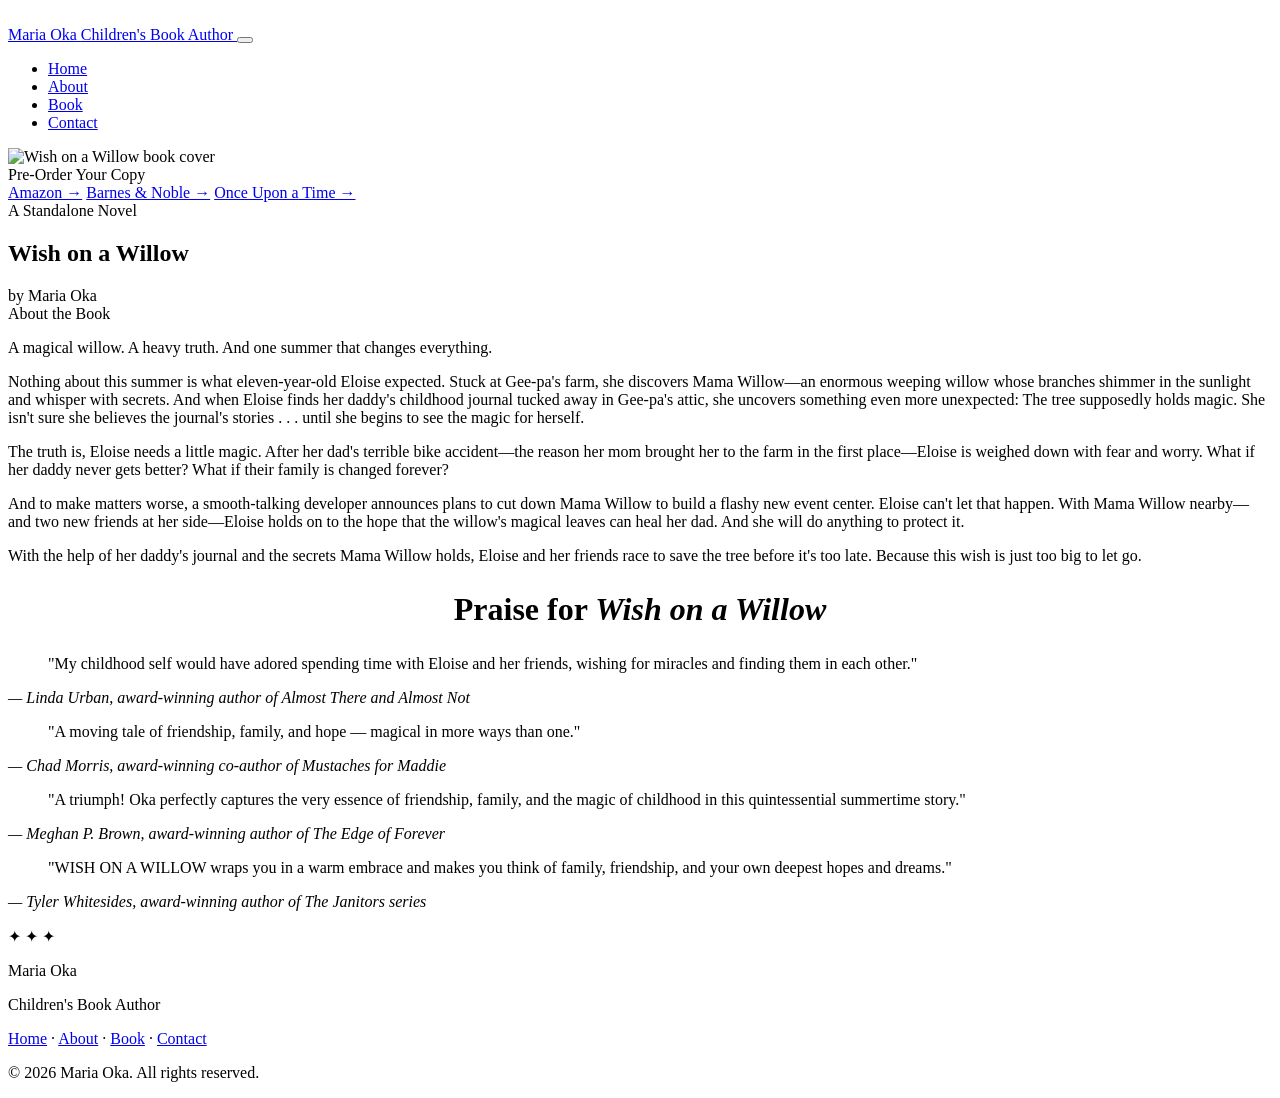
==== book.html @ 9af398ab "Add files via upload" ====
<!DOCTYPE html>
<html lang="en">
<head>
  <meta charset="UTF-8">
  <meta name="viewport" content="width=device-width, initial-scale=1.0">
  <!-- REPLACE: page title with your book title -->
  <title>Wish on a Willow — Maria Oka</title>
  <meta name="description" content="Wish on a Willow by Maria Oka — a middle grade fantasy adventure.">

  <link rel="preconnect" href="https://fonts.googleapis.com">
  <link rel="preconnect" href="https://fonts.gstatic.com" crossorigin>
  <link href="https://fonts.googleapis.com/css2?family=Dancing+Script:wght@400;600;700&family=Lato:ital,wght@0,300;0,400;0,700;1,400&family=Lora:ital,wght@1,400;1,500;1,600&family=Playfair+Display:ital,wght@0,400;0,500;0,600;1,400;1,500&display=swap" rel="stylesheet">
  <link rel="stylesheet" href="css/style.css">
</head>
<body>

  <!-- Faded willow branch background -->
  <img src="other images/Weeping Willow 19.png" alt="" class="page-willow-bg" aria-hidden="true">
  <img src="other images/Weeping Willow 20.png" alt="" class="page-willow-corner-right" aria-hidden="true">

  <!-- ═══════════════════════════════════════════════
       WATERCOLOR BACKGROUND ELEMENTS
       ═══════════════════════════════════════════════ -->
  <div class="watercolor-bg" aria-hidden="true">
    <div class="blob blob-brown blob-1"></div>
    <div class="blob blob-sage  blob-2"></div>
    <div class="blob blob-cream blob-3"></div>
    <div class="blob blob-gold  blob-4"></div>
    <div class="blob blob-sage  blob-5"></div>
  </div>

  <!-- ═══════════════════════════════════════════════
       NAVIGATION
       ═══════════════════════════════════════════════ -->
  <nav class="nav" role="navigation" aria-label="Main navigation">
    <div class="nav-inner">
      <a href="index.html" class="nav-logo" aria-label="Maria Oka — Home">
        <span class="nav-logo-name">Maria Oka</span>
        <span class="nav-logo-subtitle">Children's Book Author</span>
      </a>

      <button class="hamburger" aria-label="Toggle navigation menu" aria-expanded="false" aria-controls="nav-menu">
        <span></span>
        <span></span>
        <span></span>
      </button>

      <ul class="nav-menu" id="nav-menu" role="list">
        <li><a href="index.html"   class="nav-link">Home</a></li>
        <li><a href="about.html"   class="nav-link">About</a></li>
        <li><a href="book.html"    class="nav-link">Book</a></li>
        <li><a href="contact.html" class="nav-link">Contact</a></li>
      </ul>
    </div>
  </nav>

  <main>


    <!-- ═══════════════════════════════════════════════
         BOOK SHOWCASE
         ═══════════════════════════════════════════════ -->
    <section aria-label="Book details">
      <div class="container">
        <div class="book-showcase">

          <!-- ── Book Cover ─────────────────────────── -->
          <div class="book-cover-large fade-in">
            <img src="images/book-cover.jpg" alt="Wish on a Willow book cover" class="book-cover-real">

            <!-- Buy buttons -->
            <div class="buy-section">
              <span class="buy-section-label">Pre-Order Your Copy</span>
              <div class="buy-grid">
                <a href="#" class="buy-btn buy-btn-amazon" aria-label="Buy on Amazon">Amazon →</a>
                <a href="#" class="buy-btn buy-btn-bn" aria-label="Buy on Barnes &amp; Noble">Barnes &amp; Noble →</a>
<a href="#" class="buy-btn buy-btn-store" aria-label="Buy from Once Upon a Time">Once Upon a Time →</a>
              </div><!-- /buy-grid -->
            </div><!-- /buy-section -->

          </div><!-- /book-cover-large -->

          <!-- ── Book Info ──────────────────────────── -->
          <div class="book-info fade-in fade-in-delay-1">

            <!-- REPLACE: series name (remove if standalone) -->
            <span class="book-series">A Standalone Novel</span>

            <!-- REPLACE: book title -->
            <h1>Wish on a Willow</h1>

            <!-- REPLACE: author name -->
            <span class="book-author-line">by Maria Oka</span>

            <!-- Synopsis -->
            <div class="book-synopsis">
              <span class="section-label">About the Book</span>

              <p>A magical willow. A heavy truth. And one summer that changes everything.</p>
              <p>Nothing about this summer is what eleven-year-old Eloise expected. Stuck at Gee-pa's farm, she discovers Mama Willow—an enormous weeping willow whose branches shimmer in the sunlight and whisper with secrets. And when Eloise finds her daddy's childhood journal tucked away in Gee-pa's attic, she uncovers something even more unexpected: The tree supposedly holds magic. She isn't sure she believes the journal's stories . . . until she begins to see the magic for herself.</p>
              <p>The truth is, Eloise needs a little magic. After her dad's terrible bike accident—the reason her mom brought her to the farm in the first place—Eloise is weighed down with fear and worry. What if her daddy never gets better? What if their family is changed forever?</p>
              <p>And to make matters worse, a smooth-talking developer announces plans to cut down Mama Willow to build a flashy new event center. Eloise can't let that happen. With Mama Willow nearby—and two new friends at her side—Eloise holds on to the hope that the willow's magical leaves can heal her dad. And she will do anything to protect it.</p>
              <p>With the help of her daddy's journal and the secrets Mama Willow holds, Eloise and her friends race to save the tree before it's too late. Because this wish is just too big to let go.</p>
            </div><!-- /book-synopsis -->

          </div><!-- /book-info -->

        </div><!-- /book-showcase -->
      </div><!-- /container -->
    </section>

    <!-- ═══════════════════════════════════════════════
         PRAISE SECTION
         ═══════════════════════════════════════════════ -->
    <section class="book-praise" aria-label="Praise and endorsements">
      <div class="container">

        <div style="text-align:center; margin-bottom: 1rem;">
          <h2 style="font-size:clamp(1.4rem,3vw,2rem);">Praise for <em>Wish on a Willow</em></h2>
        </div>

        <div class="praise-grid">

          <div class="praise-card fade-in">
            <blockquote>
              "My childhood self would have adored spending time with Eloise and her friends, wishing for miracles and finding them in each other."
            </blockquote>
            <cite>— Linda Urban, award-winning author of <em>Almost There and Almost Not</em></cite>
          </div>

          <div class="praise-card fade-in fade-in-delay-1">
            <blockquote>
              "A moving tale of friendship, family, and hope — magical in more ways than one."
            </blockquote>
            <cite>— Chad Morris, award-winning co-author of <em>Mustaches for Maddie</em></cite>
          </div>

          <div class="praise-card fade-in fade-in-delay-2">
            <blockquote>
              "A triumph! Oka perfectly captures the very essence of friendship, family, and the magic of childhood in this quintessential summertime story."
            </blockquote>
            <cite>— Meghan P. Brown, award-winning author of <em>The Edge of Forever</em></cite>
          </div>

          <div class="praise-card fade-in fade-in-delay-2">
            <blockquote>
              "WISH ON A WILLOW wraps you in a warm embrace and makes you think of family, friendship, and your own deepest hopes and dreams."
            </blockquote>
            <cite>— Tyler Whitesides, award-winning author of <em>The Janitors</em> series</cite>
          </div>

        </div><!-- /praise-grid -->
      </div>
    </section>

  </main>

  <!-- ═══════════════════════════════════════════════
       FOOTER
       ═══════════════════════════════════════════════ -->
  <footer class="footer">
    <div class="container">
      <div class="footer-inner">
        <!-- REPLACE: author name -->
        <p class="footer-deco" aria-hidden="true">✦ ✦ ✦</p>
        <p class="footer-name">Maria Oka</p>
        <p class="footer-tagline">Children's Book Author</p>
        <nav class="footer-nav" aria-label="Footer navigation">
          <a href="index.html">Home</a>
          <span aria-hidden="true">·</span>
          <a href="about.html">About</a>
          <span aria-hidden="true">·</span>
          <a href="book.html">Book</a>
          <span aria-hidden="true">·</span>
          <a href="contact.html">Contact</a>
        </nav>
        <!-- REPLACE: copyright year and name -->
        <p class="footer-copy">&copy; 2026 Maria Oka. All rights reserved.</p>
      </div>
    </div>
  </footer>

  <script src="js/script.js"></script>
</body>
</html>
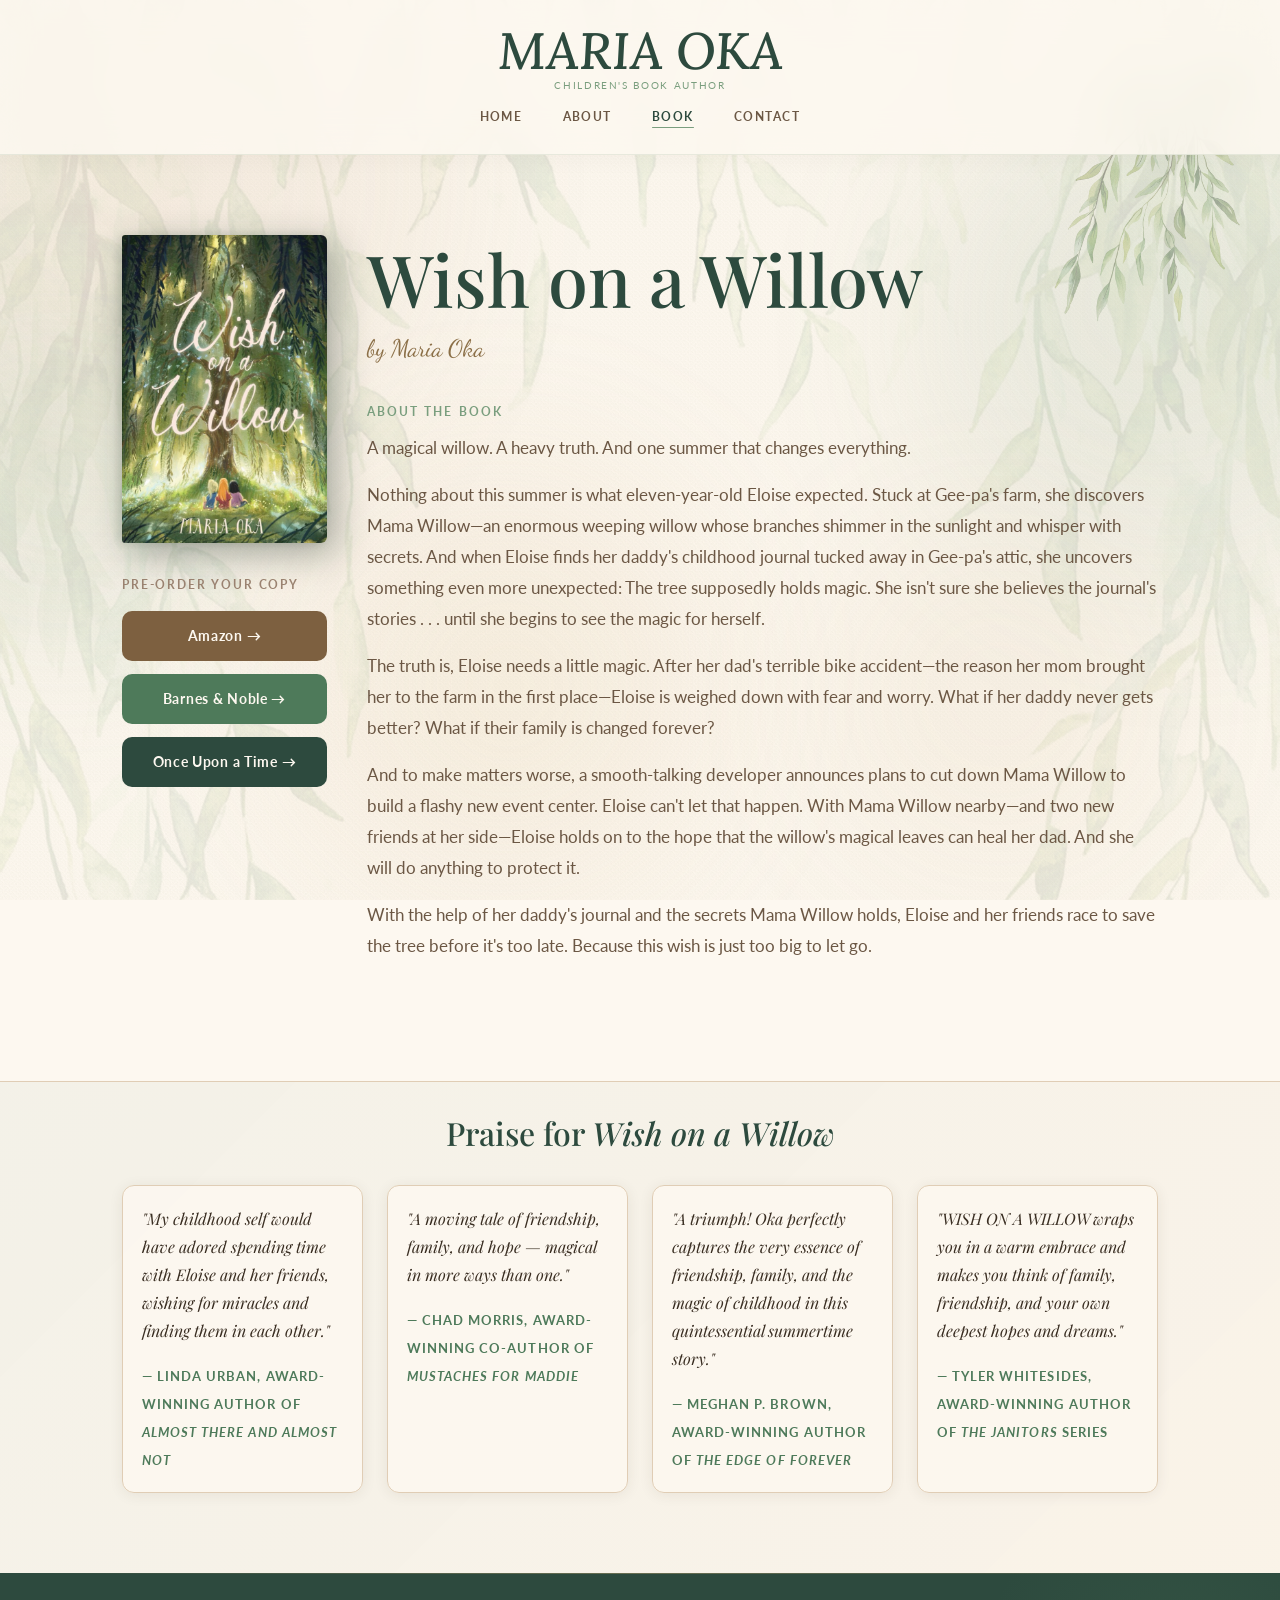
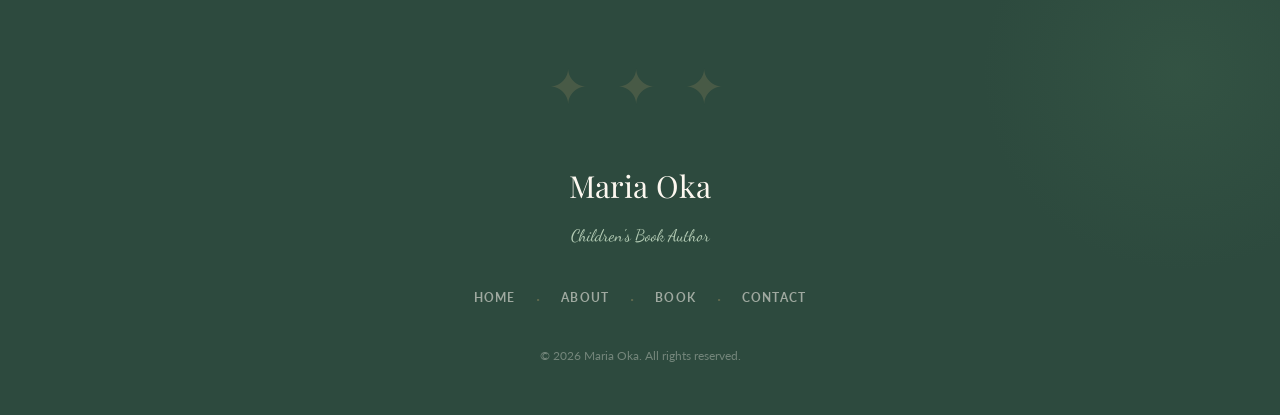
==== commit 16e739de: "Replace files via upload" ====
--- a/book.html
+++ b/book.html
@@ -72,9 +72,9 @@
             <div class="buy-section">
               <span class="buy-section-label">Pre-Order Your Copy</span>
               <div class="buy-grid">
-                <a href="#" class="buy-btn buy-btn-amazon" aria-label="Buy on Amazon">Amazon →</a>
-                <a href="#" class="buy-btn buy-btn-bn" aria-label="Buy on Barnes &amp; Noble">Barnes &amp; Noble →</a>
-<a href="#" class="buy-btn buy-btn-store" aria-label="Buy from Once Upon a Time">Once Upon a Time →</a>
+                <a href="https://www.amazon.com/Wish-Willow-Maria-Oka/dp/1639935819/ref=sr_1_1?dib=eyJ2IjoiMSJ9.L-Bdghr9TI1aIXUnDLCBk53hXXmBM4R9KfDSbjyEK2fGjHj071QN20LucGBJIEps.2NIOTz3ZcrjxoP4jHE_XwSH6T6ol6QV6R5AJR9jy5jU&dib_tag=se&qid=1777439772&refinements=p_27%3AMaria+Oka&s=books&sbo=RZvfv%2F%2FHxDF%2BO5021pAnSA%3D%3D&sr=1-1&text=Maria+Oka" class="buy-btn buy-btn-amazon" aria-label="Buy on Amazon">Amazon →</a>
+                <a href="https://www.barnesandnoble.com/w/wish-on-a-willow-maria-oka/1149276005" class="buy-btn buy-btn-bn" aria-label="Buy on Barnes &amp; Noble">Barnes &amp; Noble →</a>
+<a href="https://shoponceuponatime.com/book/9781639935819" class="buy-btn buy-btn-store" aria-label="Buy from Once Upon a Time">Once Upon a Time →</a>
               </div><!-- /buy-grid -->
             </div><!-- /buy-section -->
 
@@ -82,9 +82,6 @@
 
           <!-- ── Book Info ──────────────────────────── -->
           <div class="book-info fade-in fade-in-delay-1">
-
-            <!-- REPLACE: series name (remove if standalone) -->
-            <span class="book-series">A Standalone Novel</span>
 
             <!-- REPLACE: book title -->
             <h1>Wish on a Willow</h1>
--- a/css/style.css
+++ b/css/style.css
@@ -0,0 +1,1179 @@
+/* ================================================================
+   AUTHOR WEBSITE — Watercolor Fantasy Design System
+   Fonts: Playfair Display · Dancing Script · Lato
+   Palette: Forest Greens · Warm Browns · Soft Creams · Muted Gold
+   ================================================================ */
+
+/* --- 1. CUSTOM PROPERTIES ------------------------------------ */
+:root {
+  /* Colors */
+  --cream:          #fdf8f0;
+  --cream-mid:      #f5ede0;
+  --cream-dark:     #e0cdb5;
+  --sage:           #7a9e7e;
+  --sage-light:     #b5cdb6;
+  --sage-pale:      #daeadb;
+  --sage-dark:      #4e7a5a;
+  --brown:          #8b6f47;
+  --brown-light:    #c4956a;
+  --brown-dark:     #5c4025;
+  --gold:           #c9a870;
+  --gold-dark:      #a07840;
+  --forest:         #2d4a3e;
+  --forest-dark:    #1a2e22;
+
+  /* Text */
+  --text-dark:      #3a2e22;
+  --text-medium:    #6b5744;
+  --text-light:     #9a8270;
+
+  /* Typography */
+  --font-heading:   'Playfair Display', Georgia, serif;
+  --font-accent:    'Dancing Script', cursive;
+  --font-body:      'Lato', system-ui, sans-serif;
+
+  /* Layout */
+  --nav-h:          155px;
+  --container:      1100px;
+  --section-pad:    5rem;
+
+  /* Effects */
+  --t:              0.3s ease;
+  --shadow-sm:      0 2px 14px rgba(58, 46, 34, 0.08);
+  --shadow-md:      0 8px 36px rgba(58, 46, 34, 0.13);
+  --shadow-book:    8px 10px 36px rgba(26, 46, 34, 0.38), -3px 0 10px rgba(26, 46, 34, 0.12);
+}
+
+/* --- 2. RESET & BASE ----------------------------------------- */
+*, *::before, *::after { box-sizing: border-box; margin: 0; padding: 0; }
+
+html { scroll-behavior: smooth; font-size: 16px; }
+
+body {
+  font-family: var(--font-body);
+  background-color: var(--cream);
+  color: var(--text-dark);
+  line-height: 1.75;
+  overflow-x: hidden;
+  opacity: 0;
+  transition: opacity 0.35s ease;
+  position: relative;
+  min-height: 100vh;
+}
+
+body.page-loaded  { opacity: 1; }
+body.page-exit    { opacity: 0; }
+
+img { max-width: 100%; height: auto; display: block; }
+ul  { list-style: none; }
+a   { color: inherit; text-decoration: none; }
+
+/* --- 3. TYPOGRAPHY ------------------------------------------- */
+h1, h2, h3, h4 {
+  font-family: var(--font-heading);
+  font-weight: 500;
+  line-height: 1.2;
+  color: var(--forest);
+}
+
+h1 { font-size: clamp(2.4rem, 6vw, 4.5rem); }
+h2 { font-size: clamp(1.8rem, 4vw, 3rem); }
+h3 { font-size: clamp(1.25rem, 2.5vw, 1.9rem); }
+
+p {
+  font-size: 1.05rem;
+  color: var(--text-medium);
+  line-height: 1.85;
+}
+
+.section-label {
+  font-family: var(--font-body);
+  font-size: 0.72rem;
+  font-weight: 700;
+  letter-spacing: 0.18em;
+  text-transform: uppercase;
+  color: var(--sage);
+  display: block;
+  margin-bottom: 0.6rem;
+}
+
+.accent-script {
+  font-family: var(--font-accent);
+  font-weight: 600;
+  color: var(--sage-dark);
+}
+
+/* --- 4. LAYOUT ----------------------------------------------- */
+.container {
+  max-width: var(--container);
+  margin: 0 auto;
+  padding: 0 2rem;
+}
+
+main { padding-top: var(--nav-h); }
+
+section { padding: var(--section-pad) 0; position: relative; }
+
+/* --- 5. WATERCOLOR BACKGROUND -------------------------------- */
+.watercolor-bg {
+  position: fixed;
+  inset: 0;
+  pointer-events: none;
+  overflow: hidden;
+  z-index: -1;
+}
+
+/* Subtle paper grain overlay */
+.watercolor-bg::after {
+  content: '';
+  position: absolute;
+  inset: 0;
+  background-image:
+    repeating-radial-gradient(circle at 20% 80%, rgba(139,111,71,0.022) 0px, transparent 2px),
+    repeating-radial-gradient(circle at 80% 20%, rgba(122,158,126,0.018) 0px, transparent 3px),
+    repeating-radial-gradient(circle at 50% 50%, rgba(201,168,112,0.014) 0px, transparent 2px);
+  background-size: 5px 5px, 7px 7px, 4px 4px;
+  opacity: 1;
+}
+
+/* Blurred watercolor blobs */
+.blob {
+  position: absolute;
+  border-radius: 50%;
+  filter: blur(90px);
+  animation: morphBlob linear infinite;
+  will-change: transform, border-radius;
+}
+
+.blob-sage {
+  background: radial-gradient(circle at 40% 40%, rgba(122,158,126,0.75), rgba(78,122,90,0.28));
+  opacity: 0.20;
+}
+.blob-cream {
+  background: radial-gradient(circle at 60% 55%, rgba(232,212,168,0.82), rgba(196,149,106,0.35));
+  opacity: 0.26;
+}
+.blob-brown {
+  background: radial-gradient(circle at 50% 50%, rgba(196,149,106,0.70), rgba(139,111,71,0.28));
+  opacity: 0.16;
+}
+.blob-gold {
+  background: radial-gradient(circle at 50% 45%, rgba(201,168,112,0.68), rgba(160,120,64,0.26));
+  opacity: 0.14;
+}
+
+.blob-1 { width: 680px; height: 680px; top: -160px; left: -220px; animation-duration: 26s; animation-delay: 0s; }
+.blob-2 { width: 520px; height: 520px; top: 8%;  right: -160px;   animation-duration: 34s; animation-delay: -9s; }
+.blob-3 { width: 420px; height: 420px; top: 52%; left: 22%;        animation-duration: 29s; animation-delay: -17s; }
+.blob-4 { width: 360px; height: 360px; bottom: 2%; right: 8%;      animation-duration: 23s; animation-delay: -5s; }
+.blob-5 { width: 310px; height: 310px; top: 38%; left: -90px;      animation-duration: 38s; animation-delay: -13s; }
+
+@keyframes morphBlob {
+  0%, 100% { border-radius: 60% 40% 30% 70% / 60% 30% 70% 40%; transform: translate(0,0) rotate(0deg); }
+  20%       { border-radius: 40% 60% 70% 30% / 40% 70% 30% 60%; transform: translate(18px,-28px) rotate(36deg); }
+  40%       { border-radius: 30% 70% 45% 55% / 70% 40% 60% 30%; transform: translate(-12px,22px) rotate(72deg); }
+  60%       { border-radius: 55% 45% 60% 40% / 35% 65% 35% 65%; transform: translate(24px,12px) rotate(110deg); }
+  80%       { border-radius: 70% 30% 40% 60% / 55% 45% 55% 45%; transform: translate(-6px,-18px) rotate(170deg); }
+}
+
+/* --- 6. NAVIGATION ------------------------------------------- */
+.nav {
+  position: fixed;
+  top: 0; left: 0; right: 0;
+  z-index: 100;
+  height: var(--nav-h);
+  background: rgba(253,248,240,0.86);
+  backdrop-filter: blur(18px);
+  -webkit-backdrop-filter: blur(18px);
+  border-bottom: 1px solid rgba(122,158,126,0.16);
+  box-shadow: 0 2px 24px rgba(58,46,34,0.04);
+  transition: box-shadow var(--t);
+}
+.nav.scrolled { box-shadow: 0 4px 32px rgba(58,46,34,0.10); }
+
+.nav-inner {
+  max-width: var(--container);
+  margin: 0 auto;
+  padding: 0.2rem 2rem;
+  height: 100%;
+  display: flex;
+  flex-direction: column;
+  align-items: center;
+  justify-content: center;
+  gap: 0.7rem;
+}
+
+.nav-logo {
+  display: flex;
+  flex-direction: column;
+  align-items: center;
+  gap: 0.25rem;
+  text-decoration: none;
+}
+.nav-logo:hover .nav-logo-name { color: var(--sage-dark); }
+
+.nav-logo-name {
+  font-family: 'Lora', serif;
+  font-style: italic;
+  font-weight: 500;
+  font-size: clamp(2rem, 4vw, 4.5rem);
+  color: var(--forest);
+  line-height: 1;
+  text-transform: uppercase;
+}
+
+.nav-logo-subtitle {
+  font-family: var(--font-body);
+  font-size: 0.65rem;
+  font-weight: 400;
+  letter-spacing: 0.16em;
+  text-transform: uppercase;
+  color: var(--sage);
+  line-height: 1;
+}
+
+.nav-menu {
+  display: flex;
+  align-items: center;
+  gap: 2.5rem;
+}
+
+.nav-link {
+  font-size: 0.78rem;
+  font-weight: 700;
+  letter-spacing: 0.12em;
+  text-transform: uppercase;
+  color: var(--text-medium);
+  position: relative;
+  padding-bottom: 4px;
+  transition: color var(--t);
+}
+.nav-link::after {
+  content: '';
+  position: absolute;
+  bottom: 0; left: 0;
+  width: 0; height: 1.5px;
+  background: var(--sage);
+  border-radius: 2px;
+  transition: width var(--t);
+}
+.nav-link:hover,
+.nav-link.active { color: var(--forest); }
+.nav-link:hover::after,
+.nav-link.active::after { width: 100%; }
+
+/* Hamburger */
+.hamburger {
+  display: none;
+  flex-direction: column;
+  gap: 5px;
+  background: none;
+  border: none;
+  cursor: pointer;
+  padding: 8px;
+  position: relative;
+  z-index: 1001;
+}
+.hamburger span {
+  display: block;
+  width: 26px; height: 1.5px;
+  background: var(--brown-dark);
+  border-radius: 2px;
+  transition: all 0.35s cubic-bezier(0.4,0,0.2,1);
+}
+.hamburger.active span:nth-child(1) { transform: translateY(6.5px) rotate(45deg); }
+.hamburger.active span:nth-child(2) { opacity: 0; transform: scaleX(0); }
+.hamburger.active span:nth-child(3) { transform: translateY(-6.5px) rotate(-45deg); }
+
+/* --- 7. BUTTONS ---------------------------------------------- */
+.btn {
+  display: inline-flex;
+  align-items: center;
+  gap: 0.55em;
+  font-family: var(--font-body);
+  font-size: 0.82rem;
+  font-weight: 700;
+  letter-spacing: 0.10em;
+  text-transform: uppercase;
+  padding: 0.9em 2.2em;
+  border-radius: 50px;
+  border: none;
+  cursor: pointer;
+  transition: all 0.3s cubic-bezier(0.4,0,0.2,1);
+  text-decoration: none;
+  position: relative;
+  overflow: hidden;
+}
+.btn::before {
+  content: '';
+  position: absolute; inset: 0;
+  background: rgba(255,255,255,0.14);
+  transform: translateX(-105%);
+  transition: transform 0.35s ease;
+}
+.btn:hover::before { transform: translateX(0); }
+
+.btn-primary {
+  background: var(--forest);
+  color: var(--cream);
+  box-shadow: 0 4px 22px rgba(45,74,62,0.30);
+}
+.btn-primary:hover {
+  background: var(--sage-dark);
+  transform: translateY(-2px);
+  box-shadow: 0 8px 34px rgba(45,74,62,0.36);
+}
+
+.btn-secondary {
+  background: transparent;
+  color: var(--forest);
+  border: 1.5px solid var(--sage);
+}
+.btn-secondary:hover {
+  background: var(--sage-pale);
+  border-color: var(--sage-dark);
+  transform: translateY(-2px);
+}
+
+.btn-arrow { transition: transform 0.3s ease; }
+.btn:hover .btn-arrow { transform: translateX(5px); }
+
+/* Buy buttons */
+.buy-btn {
+  display: flex;
+  align-items: center;
+  justify-content: center;
+  gap: 0.65em;
+  font-family: var(--font-body);
+  font-size: 0.88rem;
+  font-weight: 700;
+  letter-spacing: 0.05em;
+  padding: 0.9em 1.6em;
+  border-radius: 10px;
+  text-decoration: none;
+  transition: all 0.3s ease;
+  border: none;
+  cursor: pointer;
+  position: relative;
+  overflow: hidden;
+}
+.buy-btn:hover { transform: translateY(-3px); box-shadow: 0 10px 26px rgba(0,0,0,0.16); }
+.buy-btn-amazon   { background: #7d6040; color: #fdf8f0; }
+.buy-btn-bn       { background: #4e7a5a; color: #fdf8f0; }
+.buy-btn-bookshop { background: #c4956a; color: #3a2e22; }
+.buy-btn-store    { background: #2d4a3e; color: #fdf8f0; }
+
+/* --- 8. HERO ------------------------------------------------- */
+.hero-bridge-wrap {
+  position: relative;
+  overflow: hidden;
+}
+
+.hero {
+  min-height: calc(100vh - var(--nav-h));
+  display: flex;
+  align-items: flex-start;
+  justify-content: center;
+  padding: 3rem 2rem 2rem;
+  text-align: center;
+  position: relative;
+  overflow: hidden;
+}
+
+/* Radial glow centred on content */
+.hero::before {
+  content: '';
+  position: absolute; inset: 0;
+  background: radial-gradient(ellipse at 50% 50%, rgba(253,248,240,0.35) 0%, transparent 68%);
+  pointer-events: none;
+  z-index: 1;
+}
+
+.hero-content {
+  max-width: 680px;
+  position: relative;
+  z-index: 2;
+  display: flex;
+  flex-direction: column;
+  align-items: center;
+}
+
+.hero-eyebrow {
+  font-size: 0.72rem;
+  font-weight: 700;
+  letter-spacing: 0.22em;
+  text-transform: uppercase;
+  color: var(--sage);
+  margin-bottom: 1rem;
+}
+
+.hero-title {
+  font-size: clamp(3.2rem, 9vw, 6.5rem);
+  font-weight: 400;
+  line-height: 1.0;
+  color: var(--forest);
+  margin-bottom: 1.1rem;
+  letter-spacing: -0.01em;
+}
+.hero-title em {
+  font-style: italic;
+  color: var(--sage-dark);
+  font-weight: 300;
+}
+
+.hero-tagline {
+  font-family: var(--font-accent);
+  font-size: clamp(1.2rem, 2.8vw, 1.9rem);
+  color: var(--brown);
+  margin-bottom: 2.2rem;
+  font-weight: 400;
+  letter-spacing: 0.02em;
+}
+
+.hero-book { margin-bottom: 2.2rem; }
+
+/* Large compass watermark behind hero */
+.hero-compass {
+  position: absolute;
+  top: 50%; left: 50%;
+  transform: translate(-50%, -50%);
+  width: 700px; height: 700px;
+  pointer-events: none;
+  z-index: 0;
+  animation: spinSlow 140s linear infinite;
+  opacity: 0.7;
+}
+@keyframes spinSlow {
+  from { transform: translate(-50%,-50%) rotate(0deg); }
+  to   { transform: translate(-50%,-50%) rotate(360deg); }
+}
+
+/* Vine decoration (right edge, desktop) */
+.hero-vine {
+  position: absolute;
+  right: 4%;
+  top: 50%;
+  transform: translateY(-50%);
+  opacity: 0.45;
+  pointer-events: none;
+  z-index: 0;
+}
+
+/* --- 9. BOOK COVER PLACEHOLDER ------------------------------- */
+.book-cover-wrap {
+  display: inline-block;
+  position: relative;
+}
+
+.book-cover-art {
+  display: block;
+  border-radius: 3px 6px 6px 3px;
+  overflow: hidden;
+  box-shadow: var(--shadow-book);
+  transition: transform 0.45s ease, box-shadow 0.45s ease;
+}
+.book-cover-art:hover {
+  transform: translateY(-7px) rotate(1.5deg);
+  box-shadow: 14px 20px 48px rgba(26,46,34,0.42), -3px 0 12px rgba(26,46,34,0.16);
+}
+/* Spine shadow */
+.book-cover-art::before {
+  content: '';
+  position: absolute;
+  top: 0; left: 0;
+  width: 10px; height: 100%;
+  background: linear-gradient(to right, rgba(0,0,0,0.28), rgba(0,0,0,0.08), transparent);
+  z-index: 2;
+}
+.book-art-svg { width: 100%; height: auto; display: block; }
+
+.hero-book .book-cover-art  { width: 195px; }
+.book-cover-large .book-cover-art { width: 270px; }
+
+/* Real book cover image */
+.book-cover-real {
+  display: block;
+  height: auto;
+  border-radius: 3px 6px 6px 3px;
+  box-shadow: var(--shadow-book);
+  transition: transform 0.45s ease, box-shadow 0.45s ease;
+}
+.book-cover-real:hover {
+  transform: translateY(-7px) rotate(1.5deg);
+  box-shadow: 14px 20px 48px rgba(26,46,34,0.42), -3px 0 12px rgba(26,46,34,0.16);
+}
+.hero-book .book-cover-real       { width: clamp(195px, 16vw, 280px); }
+.book-cover-large .book-cover-real { width: clamp(180px, 16vw, 240px); }
+
+/* --- 10. SECTION ORNAMENT ------------------------------------ */
+.section-ornament {
+  display: flex;
+  align-items: center;
+  justify-content: center;
+  margin: 0 auto 1.5rem;
+}
+
+/* --- 11. WAVE / ORGANIC DIVIDERS ----------------------------- */
+.wave-divider {
+  overflow: hidden;
+  line-height: 0;
+  display: block;
+}
+.wave-divider svg { display: block; width: 100%; }
+
+/* --- 12. TEASER SECTION (HOME) ------------------------------- */
+.teaser-section {
+  background: transparent;
+  padding: 4rem 0 5.5rem;
+}
+
+.teaser-content {
+  max-width: 680px;
+  margin: 0 auto;
+  text-align: center;
+}
+
+.teaser-quote {
+  font-family: var(--font-heading);
+  font-style: italic;
+  font-size: clamp(1.05rem, 2.2vw, 1.22rem);
+  color: var(--text-dark);
+  line-height: 1.9;
+  margin-bottom: 2.6rem;
+  padding: 2rem 2.5rem;
+  border-radius: 4px;
+  background: rgba(253,248,240,0.72);
+  border-left: 3px solid var(--sage-light);
+  border-right: 3px solid var(--sage-light);
+  position: relative;
+}
+.teaser-quote::before {
+  display: none;
+}
+
+/* --- 13. PAGE HEADER ----------------------------------------- */
+.page-header {
+  padding: 4.5rem 0 2.5rem;
+  text-align: center;
+  position: relative;
+}
+.page-header-subtitle {
+  font-family: var(--font-accent);
+  font-size: 1.3rem;
+  color: var(--brown);
+  margin-top: 0.5rem;
+}
+.page-header-rule {
+  width: 60px; height: 2px;
+  background: linear-gradient(to right, transparent, var(--sage), transparent);
+  margin: 1.2rem auto 0;
+  border: none;
+}
+
+/* --- 14. ABOUT PAGE ------------------------------------------ */
+.about-grid {
+  display: grid;
+  grid-template-columns: 280px 1fr;
+  gap: 5rem;
+  align-items: start;
+}
+
+.author-photo-sticky { position: sticky; top: 100px; }
+
+/* REPLACE: swap .photo-frame content for <img> tag */
+.photo-frame {
+  width: 100%;
+  aspect-ratio: 3 / 4;
+  border-radius: 14px 44px 14px 44px;
+  overflow: hidden;
+  position: relative;
+  background: linear-gradient(145deg, var(--sage-pale), var(--cream-mid), rgba(201,168,112,0.18));
+  border: 2px solid var(--sage-light);
+  box-shadow: var(--shadow-md);
+  display: flex;
+  flex-direction: column;
+  align-items: center;
+  justify-content: center;
+  gap: 1.2rem;
+}
+
+.photo-placeholder-icon {
+  width: 88px; height: 88px;
+  border-radius: 50%;
+  background: rgba(122,158,126,0.18);
+  border: 2px solid rgba(122,158,126,0.3);
+  display: flex; align-items: center; justify-content: center;
+}
+
+.photo-placeholder-text {
+  font-size: 0.72rem;
+  letter-spacing: 0.14em;
+  text-transform: uppercase;
+  color: var(--sage-dark);
+  font-weight: 700;
+  font-family: var(--font-body);
+}
+
+.author-bio h2 { margin-bottom: 1.5rem; }
+
+.author-bio p { margin-bottom: 1.3rem; }
+
+.bio-signature {
+  font-family: var(--font-accent);
+  font-size: 2.4rem;
+  color: var(--sage-dark);
+  display: block;
+  margin-top: 2rem;
+}
+
+/* Fun facts strip */
+.fun-facts {
+  background: linear-gradient(135deg, rgba(122,158,126,0.08), rgba(201,168,112,0.07));
+  border: 1px solid var(--cream-dark);
+  border-radius: 14px;
+  padding: 2.5rem;
+  margin-top: 3rem;
+}
+.fun-facts h3 { font-size: 1.2rem; margin-bottom: 1.5rem; }
+.more-about { margin-top: 1rem; }
+.more-about h3 { font-size: 1.2rem; margin-bottom: 1.5rem; }
+.more-about p { text-indent: 2em; }
+.facts-grid {
+  display: grid;
+  grid-template-columns: repeat(auto-fit, minmax(180px, 1fr));
+  gap: 1.2rem;
+}
+.fact-item {
+  display: flex;
+  align-items: flex-start;
+  gap: 0.75rem;
+}
+.fact-icon { font-size: 1.2rem; flex-shrink: 0; margin-top: 0.1rem; }
+.fact-text { font-size: 0.92rem; color: var(--text-medium); }
+
+/* --- 15. BOOK PAGE ------------------------------------------- */
+.book-showcase {
+  display: grid;
+  grid-template-columns: auto 1fr;
+  gap: 2.5rem;
+  align-items: start;
+}
+.book-cover-large { position: relative; }
+.book-cover-large .book-cover-art { position: sticky; top: 100px; }
+
+.book-info h1 { margin-bottom: 0.4rem; }
+
+.book-series {
+  font-size: 0.78rem;
+  font-weight: 700;
+  letter-spacing: 0.16em;
+  text-transform: uppercase;
+  color: var(--sage);
+  margin-bottom: 0.3rem;
+  display: block;
+}
+.book-author-line {
+  font-family: var(--font-accent);
+  font-size: 1.5rem;
+  color: var(--brown);
+  display: block;
+  margin-bottom: 2rem;
+}
+
+.book-meta {
+  display: flex;
+  gap: 2.2rem;
+  flex-wrap: wrap;
+  margin-bottom: 2.5rem;
+  padding: 1.5rem;
+  background: rgba(253,248,240,0.7);
+  border-radius: 10px;
+  border: 1px solid var(--cream-dark);
+}
+.book-meta-item { text-align: center; }
+.book-meta-label {
+  display: block;
+  font-size: 0.68rem;
+  letter-spacing: 0.16em;
+  text-transform: uppercase;
+  color: var(--text-light);
+  font-weight: 700;
+  margin-bottom: 0.3rem;
+}
+.book-meta-value {
+  font-family: var(--font-heading);
+  font-size: 1rem;
+  color: var(--forest);
+  font-weight: 600;
+}
+
+.book-synopsis { margin-bottom: 2.5rem; }
+.book-synopsis p { margin-bottom: 1rem; }
+/* Drop cap on first paragraph */
+.book-synopsis p:first-child::first-letter {
+  font-family: var(--font-heading);
+  font-size: 3.8em;
+  line-height: 0.7;
+  float: left;
+  margin: 0.08em 0.08em 0 0;
+  color: var(--forest);
+  font-weight: 600;
+}
+
+.buy-section { margin-top: 2rem; }
+.buy-section-label {
+  font-size: 0.72rem;
+  font-weight: 700;
+  letter-spacing: 0.16em;
+  text-transform: uppercase;
+  color: var(--text-light);
+  margin-bottom: 1rem;
+  display: block;
+}
+.buy-grid {
+  display: grid;
+  grid-template-columns: 1fr;
+  gap: 0.8rem;
+}
+
+/* Praise section */
+.book-praise {
+  background: linear-gradient(135deg, rgba(122,158,126,0.07), rgba(201,168,112,0.06));
+  border-top: 1px solid var(--cream-dark);
+  padding: 2rem 0 var(--section-pad);
+}
+.praise-grid {
+  display: grid;
+  grid-template-columns: repeat(4, 1fr);
+  gap: 1.5rem;
+  margin-top: 2rem;
+}
+.praise-card {
+  background: rgba(253,248,240,0.8);
+  border: 1px solid var(--cream-dark);
+  border-radius: 12px;
+  padding: 1.2rem;
+  box-shadow: var(--shadow-sm);
+}
+.praise-card blockquote {
+  font-family: var(--font-heading);
+  font-style: italic;
+  font-size: 1rem;
+  color: var(--text-dark);
+  line-height: 1.75;
+  margin-bottom: 1rem;
+}
+.praise-card cite {
+  font-size: 0.8rem;
+  font-weight: 700;
+  letter-spacing: 0.08em;
+  text-transform: uppercase;
+  color: var(--sage-dark);
+  font-style: normal;
+}
+
+/* --- 16. CONTACT PAGE ---------------------------------------- */
+.contact-section {
+  max-width: 640px;
+  margin: 0 auto;
+}
+.contact-intro {
+  text-align: center;
+  margin-bottom: 3rem;
+}
+.contact-intro p { max-width: 500px; margin: 0.75rem auto 0; }
+
+.contact-form {
+  background: rgba(253,248,240,0.82);
+  border: 1px solid var(--cream-dark);
+  border-radius: 18px;
+  padding: 3rem;
+  box-shadow: var(--shadow-md);
+}
+
+.form-group { margin-bottom: 1.6rem; }
+
+.form-label {
+  display: block;
+  font-size: 0.75rem;
+  font-weight: 700;
+  letter-spacing: 0.12em;
+  text-transform: uppercase;
+  color: var(--text-medium);
+  margin-bottom: 0.55rem;
+}
+
+.form-input,
+.form-textarea {
+  width: 100%;
+  padding: 0.88rem 1.1rem;
+  border: 1.5px solid var(--cream-dark);
+  border-radius: 9px;
+  background: rgba(253,248,240,0.92);
+  color: var(--text-dark);
+  font-family: var(--font-body);
+  font-size: 1rem;
+  transition: border-color var(--t), box-shadow var(--t);
+  appearance: none;
+}
+.form-input:focus,
+.form-textarea:focus {
+  outline: none;
+  border-color: var(--sage);
+  box-shadow: 0 0 0 3px rgba(122,158,126,0.16);
+}
+.form-input::placeholder,
+.form-textarea::placeholder { color: var(--text-light); }
+
+.form-textarea {
+  min-height: 165px;
+  resize: vertical;
+  line-height: 1.7;
+}
+
+.form-submit {
+  width: 100%;
+  justify-content: center;
+  font-size: 0.95rem;
+  padding: 1.05em 2em;
+  margin-top: 0.5rem;
+}
+
+.form-message {
+  margin-top: 1.2rem;
+  padding: 0.9rem 1.1rem;
+  border-radius: 9px;
+  font-size: 0.95rem;
+  display: none;
+  transition: opacity 0.45s ease;
+}
+.form-message.success {
+  background: rgba(122,158,126,0.14);
+  color: var(--sage-dark);
+  border: 1px solid var(--sage-light);
+}
+.form-message.error {
+  background: rgba(196,100,70,0.10);
+  color: #7a3020;
+  border: 1px solid rgba(196,100,70,0.3);
+}
+.form-field-error {
+  display: block;
+  font-size: 0.82rem;
+  color: #7a3020;
+  margin-top: 0.3rem;
+}
+
+/* --- 17. FOOTER ---------------------------------------------- */
+.footer {
+  background: var(--forest);
+  color: var(--cream);
+  padding: 4.5rem 0 3rem;
+  position: relative;
+  overflow: hidden;
+}
+.footer::before {
+  content: '';
+  position: absolute;
+  top: 0; left: 0; right: 0;
+  height: 1px;
+  background: linear-gradient(to right, transparent, rgba(201,168,112,0.38), transparent);
+}
+/* Subtle background blob in footer */
+.footer::after {
+  content: '';
+  position: absolute;
+  top: -100px; right: -100px;
+  width: 400px; height: 400px;
+  border-radius: 50%;
+  background: radial-gradient(circle, rgba(78,122,90,0.18), transparent 70%);
+  pointer-events: none;
+}
+
+.footer-inner { text-align: center; position: relative; z-index: 1; }
+
+.footer-deco {
+  font-family: var(--font-accent);
+  font-size: 3rem;
+  color: rgba(201,168,112,0.18);
+  letter-spacing: 0.5rem;
+  margin-bottom: 1.5rem;
+}
+.footer-name {
+  font-family: var(--font-heading);
+  font-size: 1.9rem;
+  font-weight: 400;
+  color: var(--cream);
+  margin-bottom: 0.4rem;
+}
+.footer-tagline {
+  font-family: var(--font-accent);
+  font-size: 1.05rem;
+  color: var(--sage-light);
+  margin-bottom: 2rem;
+}
+.footer-nav {
+  display: flex;
+  justify-content: center;
+  align-items: center;
+  gap: 1.3rem;
+  flex-wrap: wrap;
+  margin-bottom: 2rem;
+}
+.footer-nav a {
+  font-size: 0.78rem;
+  letter-spacing: 0.1em;
+  text-transform: uppercase;
+  font-weight: 700;
+  color: rgba(253,248,240,0.55);
+  transition: color var(--t);
+}
+.footer-nav a:hover { color: var(--gold); }
+.footer-nav span { color: rgba(201,168,112,0.35); }
+.footer-copy {
+  font-size: 0.78rem;
+  color: rgba(253,248,240,0.34);
+}
+
+/* --- 18. SCROLL ANIMATIONS ----------------------------------- */
+.fade-in {
+  opacity: 0;
+  transform: translateY(28px);
+  transition: opacity 0.72s ease, transform 0.72s ease;
+}
+.fade-in.visible { opacity: 1; transform: translateY(0); }
+
+.fade-in-delay-1 { transition-delay: 0.1s; }
+.fade-in-delay-2 { transition-delay: 0.2s; }
+.fade-in-delay-3 { transition-delay: 0.3s; }
+
+/* --- 19. RESPONSIVE ------------------------------------------ */
+
+/* ── Large desktop / 1080p screens (≥ 1440px) ───────────────── */
+@media (min-width: 1440px) {
+  :root { --nav-h: 175px; }
+
+  .hero-book .book-cover-real       { width: clamp(280px, 18vw, 360px); }
+  .book-cover-large .book-cover-real { width: clamp(220px, 20vw, 300px); }
+  .hero-tagline { font-size: clamp(1.6rem, 2.2vw, 2.2rem); }
+  .praise-card blockquote { font-size: 1.05rem; }
+}
+
+/* ── Mid laptop (≤ 1200px) ───────────────────────────────────── */
+@media (max-width: 1200px) {
+  :root { --nav-h: 130px; }
+}
+
+/* ── Large tablet / small desktop (≤ 900px) ─────────────────── */
+@media (max-width: 900px) {
+  :root { --nav-h: 155px; }
+
+  /* Layouts */
+  .about-grid       { grid-template-columns: 200px 1fr; gap: 3rem; }
+  .book-showcase    { grid-template-columns: auto 1fr; gap: 2rem; }
+
+  /* Praise — 2 columns on tablet */
+  .praise-grid { grid-template-columns: repeat(2, 1fr); }
+}
+
+/* ── Mobile (≤ 768px) ───────────────────────────────────────── */
+@media (max-width: 768px) {
+  :root {
+    --section-pad: 3rem;
+    --nav-h: 90px;
+  }
+
+  /* Nav — compact row: logo centred, hamburger pinned right */
+  .nav-inner {
+    flex-direction: row;
+    justify-content: center;
+    padding: 0 1.5rem;
+    gap: 0;
+    position: relative;
+  }
+  .nav-logo        { gap: 0.1rem; }
+  .nav-logo-name   { font-size: 1.9rem; }
+  .nav-logo-subtitle { font-size: 0.55rem; letter-spacing: 0.11em; }
+
+  .hamburger {
+    display: flex;
+    position: absolute;
+    right: 1.5rem;
+    top: 50%;
+    transform: translateY(-50%);
+  }
+
+  /* Full-screen nav overlay */
+  .nav-menu {
+    position: fixed;
+    inset: 0;
+    width: 100%; height: 100vh;
+    background: rgba(253,248,240,0.97);
+    backdrop-filter: blur(22px);
+    -webkit-backdrop-filter: blur(22px);
+    display: flex;
+    flex-direction: column;
+    justify-content: center;
+    align-items: center;
+    gap: 2.8rem;
+    transform: translateY(-100%);
+    transition: transform 0.42s cubic-bezier(0.4,0,0.2,1);
+    z-index: 999;
+  }
+  .nav-menu.active { transform: translateY(0); }
+  .nav-link        { font-size: 1.2rem; letter-spacing: 0.14em; }
+
+  /* Hero */
+  .hero       { min-height: auto; padding: 2rem 1.5rem 2.5rem; }
+  .hero-vine  { display: none; }
+  .hero-tagline { font-size: clamp(1.1rem, 5vw, 1.5rem); margin-bottom: 1.4rem; }
+  .hero-book  { margin-bottom: 1.4rem; }
+  .hero-book .book-cover-real { width: 160px; }
+
+  /* Teaser */
+  .teaser-section { padding: 2rem 0 3rem; }
+  .teaser-quote   { padding: 1.5rem; font-size: 1rem; }
+
+  /* About */
+  .about-grid           { grid-template-columns: 1fr; gap: 2rem; }
+  .author-photo-sticky  { position: static; max-width: 220px; margin: 0 auto; }
+  .photo-frame          { aspect-ratio: 1; }
+  .more-about p         { text-indent: 1em; }
+  .fun-facts ul         { columns: 1; }
+
+  /* Book */
+  .book-showcase    { grid-template-columns: 1fr; gap: 2rem; text-align: center; }
+  .book-cover-large { display: flex; flex-direction: column; align-items: center; }
+  .book-cover-large .book-cover-real { width: 200px; }
+  .book-info        { text-align: left; }
+  .book-meta        { justify-content: center; }
+  .buy-section      { text-align: left; }
+  .buy-grid         { grid-template-columns: 1fr; }
+  .book-synopsis p:first-child::first-letter { font-size: 2.8em; }
+  .praise-grid      { grid-template-columns: 1fr; gap: 1rem; }
+  .praise-card      { padding: 1rem; }
+
+  /* Contact */
+  .contact-form    { padding: 2rem 1.4rem; }
+  .contact-section { padding: 0 0.5rem; }
+
+  /* Footer */
+  .footer-nav { gap: 0.6rem; flex-wrap: wrap; justify-content: center; }
+
+  /* Blobs */
+  .blob { filter: blur(65px); }
+}
+
+/* ── Small mobile (≤ 480px) ─────────────────────────────────── */
+@media (max-width: 480px) {
+  :root { --nav-h: 78px; }
+
+  .container      { padding: 0 1.1rem; }
+  .nav-logo-name  { font-size: 1.55rem; }
+
+  /* Hero */
+  .hero           { padding: 1.5rem 1rem 2rem; }
+  .hero-book .book-cover-real { width: 140px; }
+
+  /* About */
+  .facts-grid     { grid-template-columns: 1fr; }
+  .fun-facts      { padding: 1.5rem; }
+  .fun-facts ul   { columns: 1; }
+
+  /* Book */
+  .book-meta      { gap: 1rem; flex-wrap: wrap; }
+  .praise-grid    { grid-template-columns: 1fr; }
+
+  /* Contact */
+  .contact-form   { padding: 1.5rem 1rem; border-radius: 12px; }
+  .teaser-quote   { padding: 1.2rem; }
+}
+
+/* ── Option 5: Full Immersion ────────────────── */
+.hero-immersion-bg {
+  position: absolute;
+  top: 0; right: 0; bottom: 0; left: 0;
+  width: 100%; height: 100%;
+  object-fit: cover;
+  object-position: center;
+  opacity: 0.12;
+  mix-blend-mode: multiply;
+  pointer-events: none;
+  z-index: 0;
+}
+.hero-corner-left {
+  position: absolute;
+  top: 0; left: 0;
+  width: 380px;
+  opacity: 0.65;
+  mix-blend-mode: multiply;
+  pointer-events: none;
+  z-index: 1;
+}
+.hero-corner-right {
+  position: absolute;
+  top: 0; right: 0;
+  width: 220px;
+  opacity: 0.60;
+  mix-blend-mode: multiply;
+  pointer-events: none;
+  z-index: 1;
+  transform: scaleX(-1);
+}
+.about-willow-art {
+  width: 100%;
+  border-radius: 14px 44px 14px 44px;
+  box-shadow: 0 8px 36px rgba(58,46,34,0.13);
+  background: rgba(253,248,240,0.8);
+  padding: 1rem;
+}
+.book-bridge-wrap { margin: 0; line-height: 0; position: relative; }
+.book-bridge-img {
+  display: block;
+  width: 100%;
+  max-height: 280px;
+  object-fit: cover;
+  object-position: center 40%;
+  opacity: 0.72;
+}
+.book-bridge-caption {
+  display: block;
+  text-align: center;
+  font-family: var(--font-accent);
+  font-size: 1rem;
+  color: var(--brown);
+  padding: 0.6rem 0 1rem;
+  line-height: 1.4;
+  background: transparent;
+}
+.hero-bridge-bg {
+  position: absolute;
+  top: 0; right: 0; bottom: 0; left: 0;
+  width: 100%; height: 100%;
+  object-fit: cover;
+  object-position: center bottom;
+  opacity: 0.16;
+  mix-blend-mode: multiply;
+  pointer-events: none;
+  z-index: 0;
+}
+.page-willow-bg {
+  position: fixed;
+  top: 0; right: 0; bottom: 0; left: 0;
+  width: 100%; height: 100%;
+  object-fit: cover;
+  object-position: center;
+  opacity: 0.09;
+  mix-blend-mode: multiply;
+  pointer-events: none;
+  z-index: -1;
+}
+.page-willow-corner-right {
+  position: fixed;
+  top: 70px; right: 0;
+  width: 260px;
+  opacity: 0.32;
+  mix-blend-mode: multiply;
+  pointer-events: none;
+  z-index: 0;
+}
